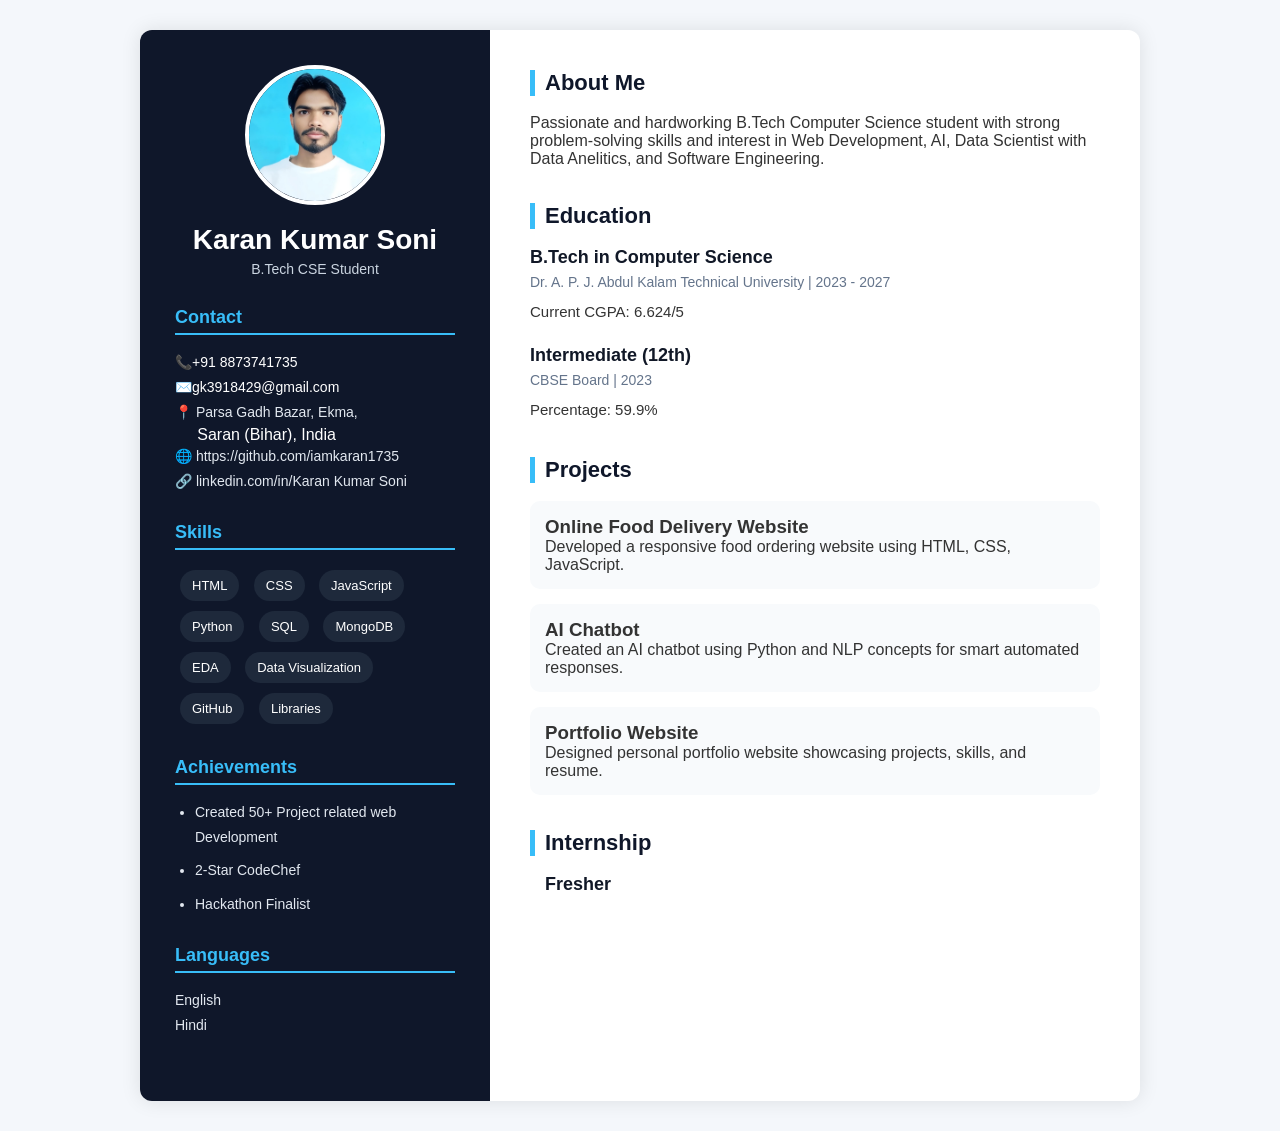
==== resume.html @ ac55d6bc "resume updated" ====
<!DOCTYPE html>
<html lang="en">
<head>
  <meta charset="UTF-8" />
  <meta name="viewport" content="width=device-width, initial-scale=1.0"/>
  <title>B.Tech CSE Resume</title>
  <link rel="stylesheet" href="style.css">

</head>
<body>

  <div class="resume">

    <!-- LEFT -->

    <div class="left">

      <div class="profile">
        <img src="image/img.jpg" alt="Profile photo">
        <h1>Karan Kumar Soni</h1>
        <p>B.Tech CSE Student</p>
      </div>

      <div class="section">
        <h2>Contact</h2>
        <p> 
          <a href="tel:+918873741735" class="phone-link">
            📞+91 8873741735
          </a>
        </p>
        <p>
          <a href="mailto:gk3918429@gmail.com">
            ✉️gk3918429@gmail.com
          </a>
        </p>
        <p>📍 Parsa Gadh Bazar, Ekma,</p></n> &nbsp;&nbsp;&nbsp;&nbsp;  Saran (Bihar), India</p>
        <p>🌐 https://github.com/iamkaran1735</p>
        <p>🔗 linkedin.com/in/Karan Kumar Soni</p>
      </div>

      <div class="section">
        <h2>Skills</h2>

        <div class="skills">
          <span>HTML</span>
          <span>CSS</span>
          <span>JavaScript</span>
          <span>Python</span>
          <span>SQL</span>
          <span>MongoDB</span>
          <span>EDA</span>
          <span>Data Visualization</span>
          <span>GitHub</span>
          <span>Libraries</span>
        </div>
      </div>

      <div class="section">
        <h2>Achievements</h2>

        <ul>
          <li>Created 50+ Project related web Development</li>
          <li>2-Star CodeChef</li>
          <li>Hackathon Finalist</li>
        </ul>
      </div>

      <div class="section">
        <h2>Languages</h2>

        <p>English</p>
        <p>Hindi</p>
      </div>

    </div>

    <!-- RIGHT -->

    <div class="right">

      <div class="right-section">
        <h2>About Me</h2>

        <p>
          Passionate and hardworking B.Tech Computer Science student
          with strong problem-solving skills and interest in Web
          Development, AI, Data Scientist with Data Anelitics, and Software Engineering.
        </p>
      </div>

      <div class="right-section">
        <h2>Education</h2>

        <div class="box">
          <h3>B.Tech in Computer Science</h3>
          <span>Dr. A. P. J. Abdul Kalam Technical University | 2023 - 2027</span>

          <p>
            Current CGPA: 6.624/5
          </p>
        </div>

        <div class="box">
          <h3>Intermediate (12th)</h3>
          <span>CBSE Board | 2023</span>

          <p>Percentage: 59.9%</p>
        </div>
      </div>

      <div class="right-section">
        <h2>Projects</h2>

        <div class="project">
          <h3>Online Food Delivery Website</h3>

          <p>
            Developed a responsive food ordering website using
            HTML, CSS, JavaScript.
          </p>
        </div>

        <div class="project">
          <h3>AI Chatbot</h3>

          <p>
            Created an AI chatbot using Python and NLP concepts
            for smart automated responses.
          </p>
        </div>

        <div class="project">
          <h3>Portfolio Website</h3>

          <p>
            Designed personal portfolio website showcasing
            projects, skills, and resume.
          </p>
        </div>
      </div>

      <div class="right-section">
        <h2>Internship</h2>

        <div class="box">
          <h3>&nbsp; &nbsp;Fresher</h3>
          <!-- <h3>Web Development Intern</h3> -->

          <!-- <span>XYZ Company | June 2025 - Aug 2025</span> -->

          <!-- <ul>
            <li>Developed frontend UI using React.js</li>
            <li>Worked on REST API integration</li>
            <li>Improved website responsiveness</li>
          </ul> -->
        </div>
      </div>

    </div>

  </div>

</body>
</html>
---- style.css ----
*{
  margin:0;
  padding:0;
  box-sizing:border-box;
  font-family:'Poppins', sans-serif;
}

body{
  background:#f4f7fb;
  padding:30px;
  color:#333;
}
a{
    color: white;
    text-decoration: none;
    transition: 0.3s;
}

a:hover{
    color: #00bfff;
}
.phone-link{
    color: white;
    text-decoration: none;
    transition: 0.3s;
}

.phone-link:hover{
    color: #00bfff;
}

.resume{
  max-width:1000px;
  margin:auto;
  background:#fff;
  display:grid;
  grid-template-columns:35% 65%;
  box-shadow:0 0 20px rgba(0,0,0,0.1);
  border-radius:12px;
  overflow:hidden;
}

/* LEFT SIDE */

.left{
  background:#0f172a;
  color:white;
  padding:35px;
}

.profile{
  text-align:center;
  margin-bottom:30px;
}

.profile img{
  width:140px;
  height:140px;
  border-radius:50%;
  border:4px solid white;
  object-fit:cover;
  margin-bottom:15px;
  object-position:center top;
  object-position:0px -10px;
}

.profile h1{
  font-size:28px;
  margin-bottom:5px;
}

.profile p{
  color:#cbd5e1;
  font-size:14px;
}

.section{
  margin-bottom:28px;
}

.section h2{
  font-size:18px;
  margin-bottom:15px;
  color:#38bdf8;
  border-bottom:2px solid #38bdf8;
  padding-bottom:5px;
}

.section p,
.section li{
  font-size:14px;
  line-height:1.8;
  color:#e2e8f0;
}

.skills span{
  display:inline-block;
  background:#1e293b;
  padding:8px 12px;
  margin:5px;
  border-radius:20px;
  font-size:13px;
}

/* RIGHT SIDE */

.right{
  padding:40px;
}

.right-section{
  margin-bottom:35px;
}

.right-section h2{
  font-size:22px;
  color:#0f172a;
  margin-bottom:18px;
  border-left:5px solid #38bdf8;
  padding-left:10px;
}

.box{
  margin-bottom:20px;
}

.box h3{
  font-size:18px;
  color:#111827;
  margin-bottom:5px;
}

.box span{
  font-size:14px;
  color:#64748b;
}

.box p{
  margin-top:8px;
  line-height:1.7;
  font-size:15px;
}

ul{
  margin-left:20px;
  margin-top:10px;
}

ul li{
  margin-bottom:8px;
}

.project{
  background:#f8fafc;
  padding:15px;
  border-radius:10px;
  margin-bottom:15px;
  transition:0.3s;
}

.project:hover{
  transform:translateY(-4px);
  box-shadow:0 5px 15px rgba(0,0,0,0.08);
}

/* RESPONSIVE */

@media(max-width:768px){

  .resume{
    grid-template-columns:1fr;
  }

}
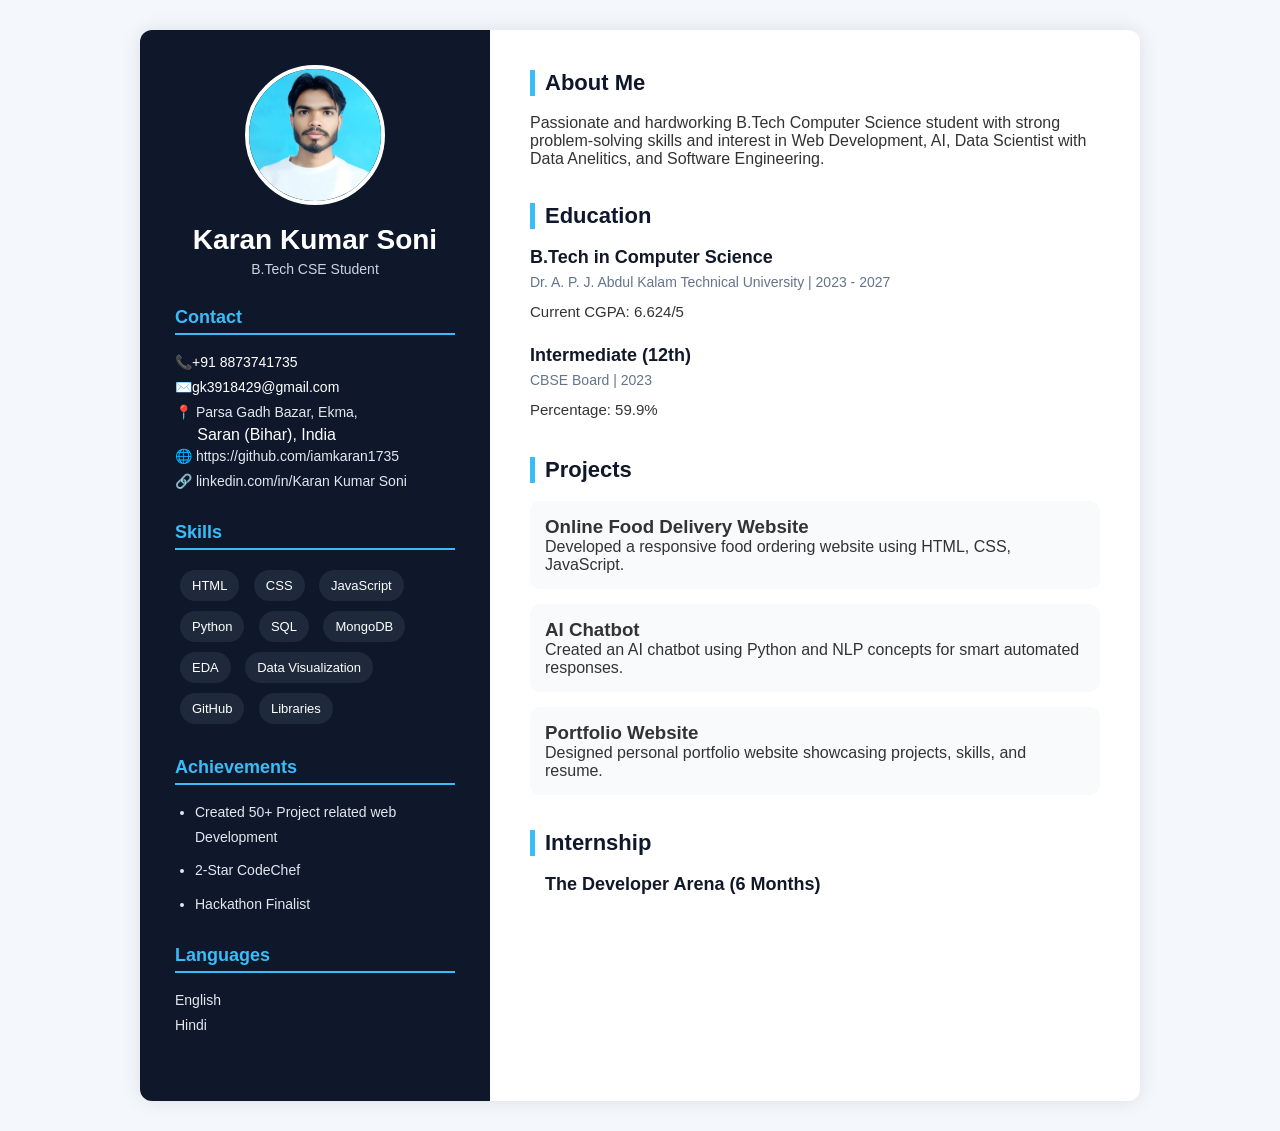
==== commit 5e2ffda1: "First commit" ====
--- a/resume.html
+++ b/resume.html
@@ -143,7 +143,7 @@
         <h2>Internship</h2>
 
         <div class="box">
-          <h3>&nbsp; &nbsp;Fresher</h3>
+          <h3>&nbsp; &nbsp;The Developer Arena (6 Months)</h3>
           <!-- <h3>Web Development Intern</h3> -->
 
           <!-- <span>XYZ Company | June 2025 - Aug 2025</span> -->
